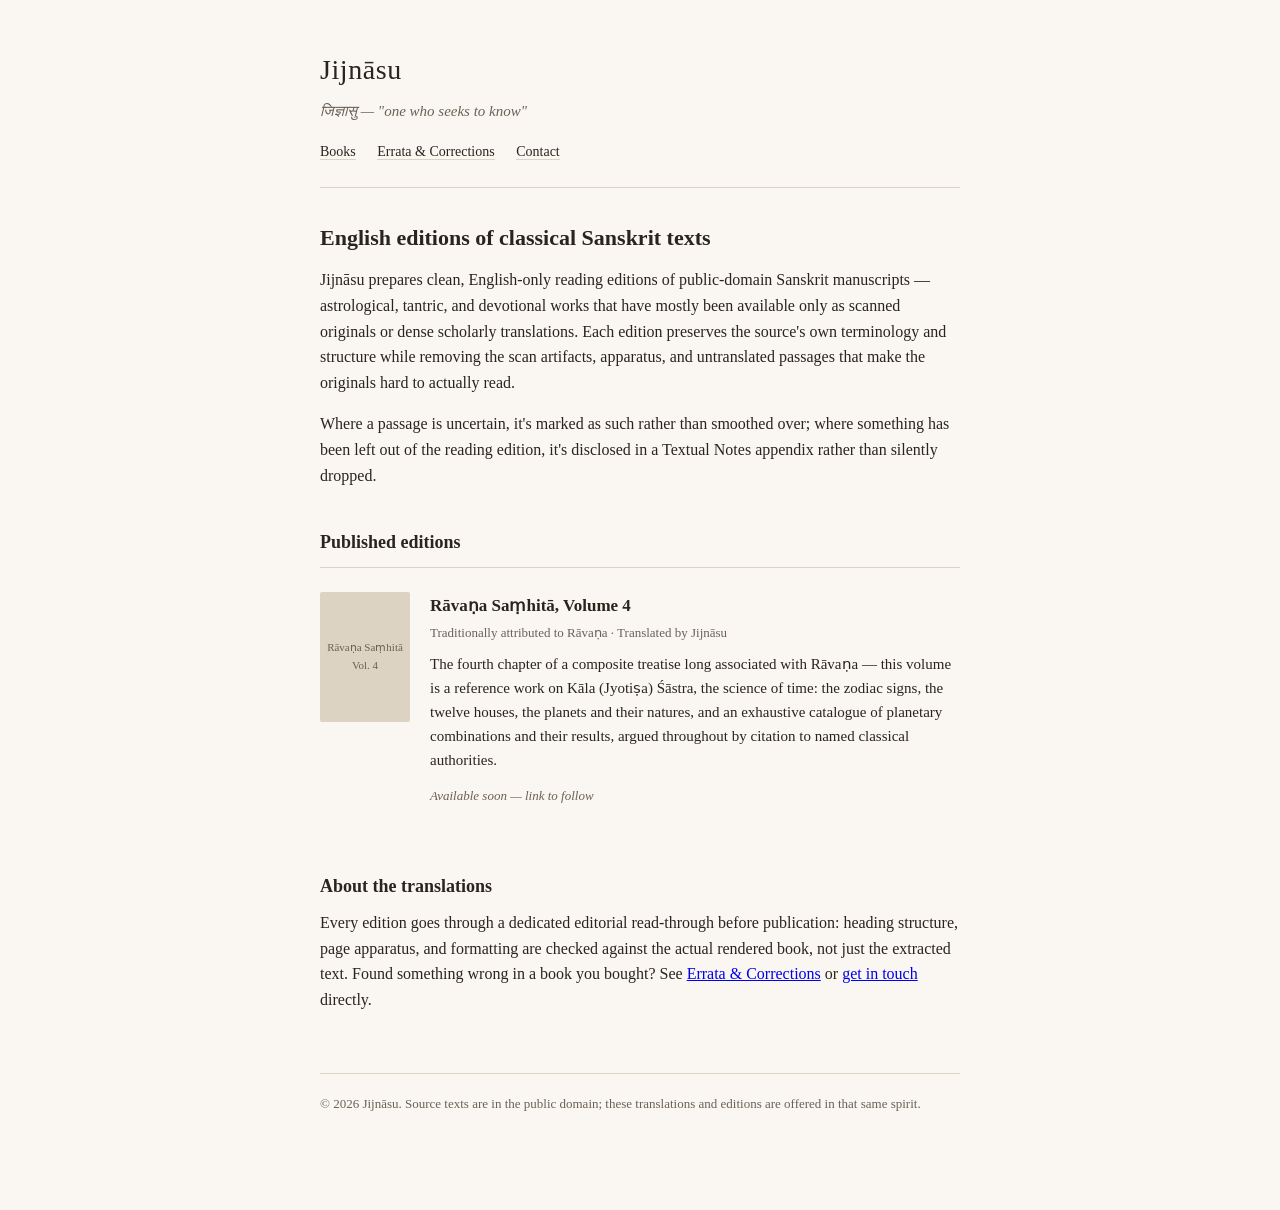
==== index.html @ 804f9791 "Initial site: home, errata, contact Static HTML/CSS, no build step. Home lists published editions (R" ====
<!doctype html>
<html lang="en">
<head>
<meta charset="utf-8">
<meta name="viewport" content="width=device-width, initial-scale=1">
<title>Jijnāsu — English editions of classical Sanskrit texts</title>
<meta name="description" content="Jijnāsu translates and publishes public-domain Sanskrit and Tantric manuscripts as clean, English-only reading editions.">
<link rel="stylesheet" href="style.css">
</head>
<body>
<div class="page">

<header class="site">
  <p class="brand">Jijnāsu</p>
  <p class="tagline">जिज्ञासु — "one who seeks to know"</p>
  <nav class="site">
    <a href="index.html">Books</a>
    <a href="errata.html">Errata &amp; Corrections</a>
    <a href="contact.html">Contact</a>
  </nav>
</header>

<main>
  <h1>English editions of classical Sanskrit texts</h1>
  <p>
    Jijnāsu prepares clean, English-only reading editions of public-domain
    Sanskrit manuscripts — astrological, tantric, and devotional works that
    have mostly been available only as scanned originals or dense scholarly
    translations. Each edition preserves the source's own terminology and
    structure while removing the scan artifacts, apparatus, and untranslated
    passages that make the originals hard to actually read.
  </p>
  <p>
    Where a passage is uncertain, it's marked as such rather than smoothed
    over; where something has been left out of the reading edition, it's
    disclosed in a Textual Notes appendix rather than silently dropped.
  </p>

  <h2>Published editions</h2>

  <div class="book">
    <div class="cover">Rāvaṇa Saṃhitā<br>Vol. 4</div>
    <div class="details">
      <h3>Rāvaṇa Saṃhitā, Volume 4</h3>
      <p class="meta">Traditionally attributed to Rāvaṇa · Translated by Jijnāsu</p>
      <p>
        The fourth chapter of a composite treatise long associated with
        Rāvaṇa — this volume is a reference work on Kāla (Jyotiṣa) Śāstra,
        the science of time: the zodiac signs, the twelve houses, the
        planets and their natures, and an exhaustive catalogue of planetary
        combinations and their results, argued throughout by citation to
        named classical authorities.
      </p>
      <span class="coming-soon">Available soon — link to follow</span>
    </div>
  </div>

  <h2>About the translations</h2>
  <p>
    Every edition goes through a dedicated editorial read-through before
    publication: heading structure, page apparatus, and formatting are
    checked against the actual rendered book, not just the extracted text.
    Found something wrong in a book you bought? See
    <a href="errata.html">Errata &amp; Corrections</a> or
    <a href="contact.html">get in touch</a> directly.
  </p>
</main>

<footer class="site">
  <p>&copy; <span id="year"></span> Jijnāsu. Source texts are in the public domain; these translations and editions are offered in that same spirit.</p>
</footer>

</div>
<script>document.getElementById('year').textContent = new Date().getFullYear();</script>
</body>
</html>
---- style.css ----
:root {
  --bg: #faf7f2;
  --text: #2a241c;
  --muted: #6b6155;
  --accent: #8a1f2d;
  --rule: #ddd3c2;
  --max-width: 640px;
}

@media (prefers-color-scheme: dark) {
  :root {
    --bg: #1a1712;
    --text: #eae4d8;
    --muted: #a89e8c;
    --accent: #d98a94;
    --rule: #3a352c;
  }
}

* { box-sizing: border-box; }

html { -webkit-text-size-adjust: 100%; }

body {
  margin: 0;
  padding: 0 20px 80px;
  background: var(--bg);
  color: var(--text);
  font-family: Georgia, "Times New Roman", serif;
  line-height: 1.6;
}

.page {
  max-width: var(--max-width);
  margin: 0 auto;
}

header.site {
  padding: 48px 0 24px;
  border-bottom: 1px solid var(--rule);
  margin-bottom: 32px;
}

header.site .brand {
  font-size: 28px;
  letter-spacing: 0.02em;
  margin: 0;
}

header.site .tagline {
  color: var(--muted);
  font-size: 15px;
  margin: 6px 0 0;
  font-style: italic;
}

nav.site {
  margin-top: 18px;
  font-size: 14px;
}

nav.site a {
  color: var(--text);
  text-decoration: none;
  margin-right: 18px;
  border-bottom: 1px solid var(--rule);
}

nav.site a:hover { border-bottom-color: var(--accent); }

h1 { font-size: 22px; margin: 0 0 12px; }
h2 { font-size: 18px; margin: 40px 0 10px; }

p { margin: 0 0 16px; }

.book {
  border-top: 1px solid var(--rule);
  padding: 24px 0;
  display: flex;
  gap: 20px;
  align-items: flex-start;
}

.book:last-child { border-bottom: 1px solid var(--rule); }

.book .cover {
  flex: 0 0 auto;
  width: 90px;
  height: 130px;
  background: var(--rule);
  border-radius: 2px;
  display: flex;
  align-items: center;
  justify-content: center;
  font-size: 11px;
  color: var(--muted);
  text-align: center;
  padding: 6px;
  overflow: hidden;
}

.book .cover img {
  width: 100%;
  height: 100%;
  object-fit: cover;
  border-radius: 2px;
}

.book .details h3 {
  margin: 0 0 4px;
  font-size: 17px;
}

.book .details .meta {
  color: var(--muted);
  font-size: 13px;
  margin: 0 0 8px;
}

.book .details p {
  font-size: 15px;
  margin: 0 0 10px;
}

.buy-link {
  display: inline-block;
  font-size: 13px;
  color: var(--accent);
  text-decoration: none;
  border: 1px solid var(--accent);
  padding: 4px 10px;
  border-radius: 3px;
}

.buy-link:hover { background: var(--accent); color: var(--bg); }

.coming-soon {
  font-size: 13px;
  color: var(--muted);
  font-style: italic;
}

.contact-box {
  border: 1px solid var(--rule);
  border-radius: 4px;
  padding: 20px 24px;
  margin: 20px 0;
}

.contact-box a {
  color: var(--accent);
  font-size: 17px;
}

footer.site {
  margin-top: 60px;
  padding-top: 20px;
  border-top: 1px solid var(--rule);
  color: var(--muted);
  font-size: 13px;
}

footer.site a { color: var(--muted); }
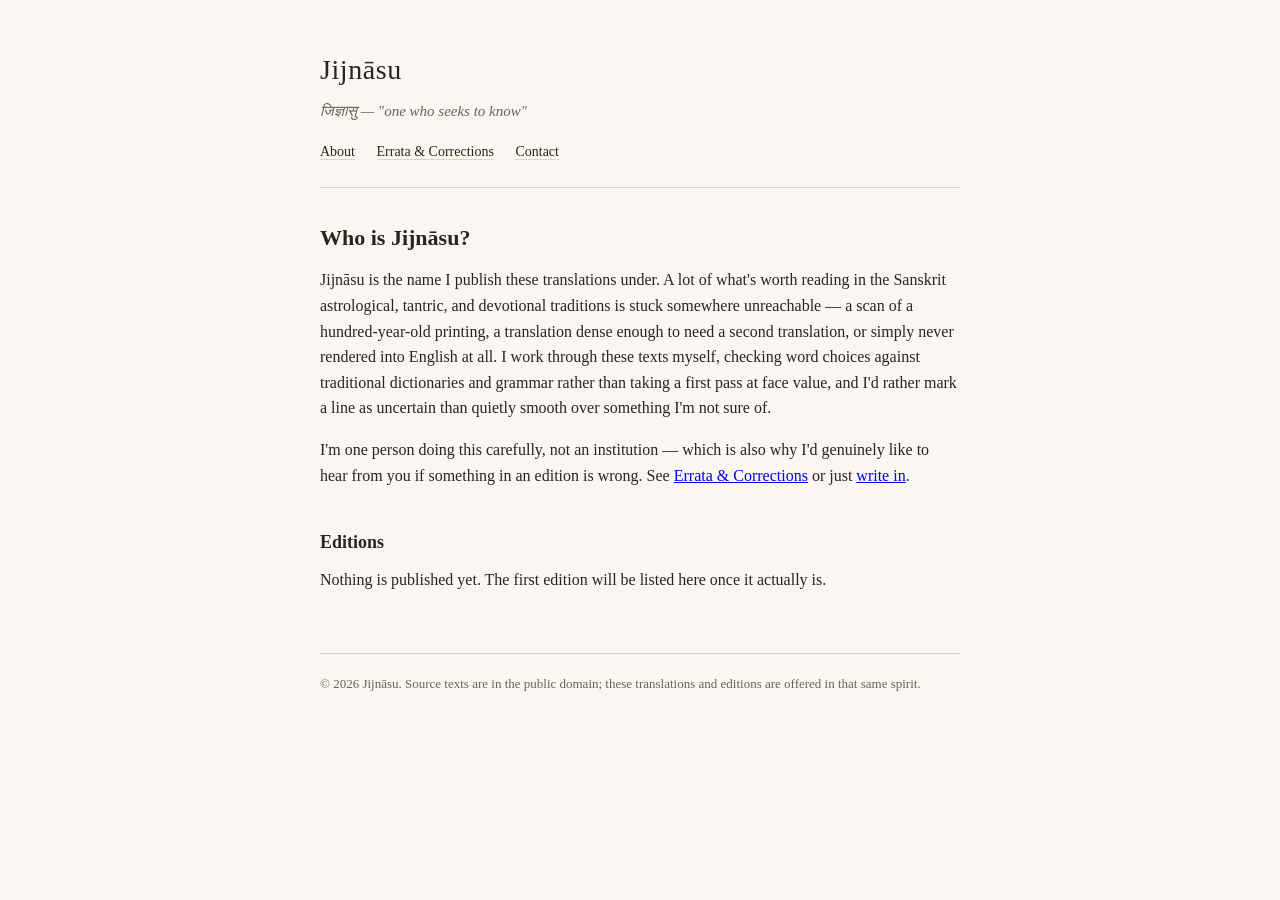
==== commit 5787b588: "Rewrite home page: lead with identity, drop pipeline jargon and placeholder listing Home now opens w" ====
--- a/index.html
+++ b/index.html
@@ -4,7 +4,7 @@
 <meta charset="utf-8">
 <meta name="viewport" content="width=device-width, initial-scale=1">
 <title>Jijnāsu — English editions of classical Sanskrit texts</title>
-<meta name="description" content="Jijnāsu translates and publishes public-domain Sanskrit and Tantric manuscripts as clean, English-only reading editions.">
+<meta name="description" content="Who Jijnāsu is, and why these editions exist.">
 <link rel="stylesheet" href="style.css">
 </head>
 <body>
@@ -14,55 +14,36 @@
   <p class="brand">Jijnāsu</p>
   <p class="tagline">जिज्ञासु — "one who seeks to know"</p>
   <nav class="site">
-    <a href="index.html">Books</a>
+    <a href="index.html">About</a>
     <a href="errata.html">Errata &amp; Corrections</a>
     <a href="contact.html">Contact</a>
   </nav>
 </header>
 
 <main>
-  <h1>English editions of classical Sanskrit texts</h1>
+  <h1>Who is Jijnāsu?</h1>
   <p>
-    Jijnāsu prepares clean, English-only reading editions of public-domain
-    Sanskrit manuscripts — astrological, tantric, and devotional works that
-    have mostly been available only as scanned originals or dense scholarly
-    translations. Each edition preserves the source's own terminology and
-    structure while removing the scan artifacts, apparatus, and untranslated
-    passages that make the originals hard to actually read.
+    Jijnāsu is the name I publish these translations under. A lot of what's
+    worth reading in the Sanskrit astrological, tantric, and devotional
+    traditions is stuck somewhere unreachable — a scan of a hundred-year-old
+    printing, a translation dense enough to need a second translation, or
+    simply never rendered into English at all. I work through these texts
+    myself, checking word choices against traditional dictionaries and
+    grammar rather than taking a first pass at face value, and I'd rather
+    mark a line as uncertain than quietly smooth over something I'm not
+    sure of.
   </p>
   <p>
-    Where a passage is uncertain, it's marked as such rather than smoothed
-    over; where something has been left out of the reading edition, it's
-    disclosed in a Textual Notes appendix rather than silently dropped.
+    I'm one person doing this carefully, not an institution — which is also
+    why I'd genuinely like to hear from you if something in an edition is
+    wrong. See <a href="errata.html">Errata &amp; Corrections</a> or just
+    <a href="contact.html">write in</a>.
   </p>
 
-  <h2>Published editions</h2>
-
-  <div class="book">
-    <div class="cover">Rāvaṇa Saṃhitā<br>Vol. 4</div>
-    <div class="details">
-      <h3>Rāvaṇa Saṃhitā, Volume 4</h3>
-      <p class="meta">Traditionally attributed to Rāvaṇa · Translated by Jijnāsu</p>
-      <p>
-        The fourth chapter of a composite treatise long associated with
-        Rāvaṇa — this volume is a reference work on Kāla (Jyotiṣa) Śāstra,
-        the science of time: the zodiac signs, the twelve houses, the
-        planets and their natures, and an exhaustive catalogue of planetary
-        combinations and their results, argued throughout by citation to
-        named classical authorities.
-      </p>
-      <span class="coming-soon">Available soon — link to follow</span>
-    </div>
-  </div>
-
-  <h2>About the translations</h2>
+  <h2>Editions</h2>
   <p>
-    Every edition goes through a dedicated editorial read-through before
-    publication: heading structure, page apparatus, and formatting are
-    checked against the actual rendered book, not just the extracted text.
-    Found something wrong in a book you bought? See
-    <a href="errata.html">Errata &amp; Corrections</a> or
-    <a href="contact.html">get in touch</a> directly.
+    Nothing is published yet. The first edition will be listed here once
+    it actually is.
   </p>
 </main>
 
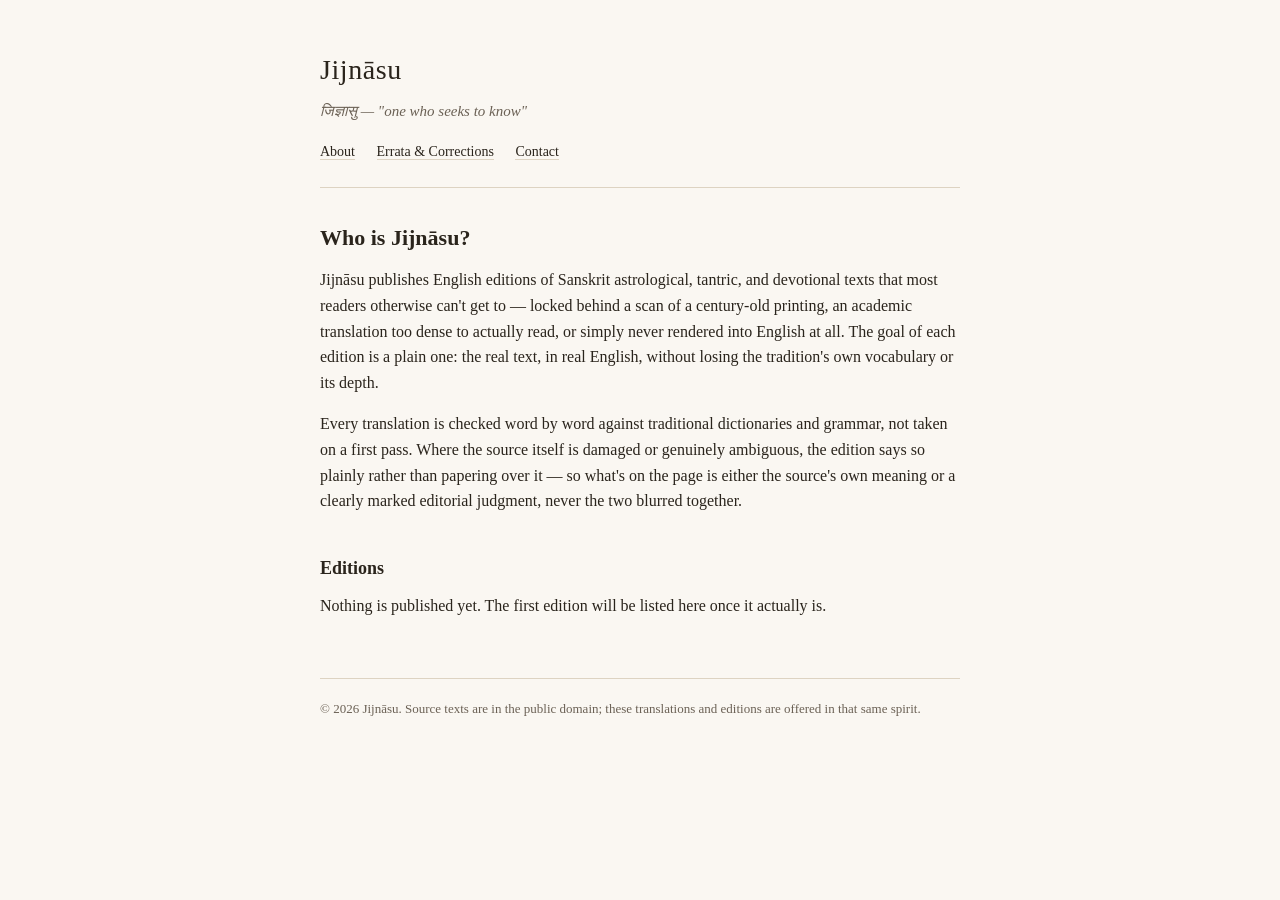
==== commit 1e3f9842: "Rewrite bio copy: confident, not self-deprecating Dropped 'I'm one person doing this, not an institu" ====
--- a/index.html
+++ b/index.html
@@ -23,21 +23,20 @@
 <main>
   <h1>Who is Jijnāsu?</h1>
   <p>
-    Jijnāsu is the name I publish these translations under. A lot of what's
-    worth reading in the Sanskrit astrological, tantric, and devotional
-    traditions is stuck somewhere unreachable — a scan of a hundred-year-old
-    printing, a translation dense enough to need a second translation, or
-    simply never rendered into English at all. I work through these texts
-    myself, checking word choices against traditional dictionaries and
-    grammar rather than taking a first pass at face value, and I'd rather
-    mark a line as uncertain than quietly smooth over something I'm not
-    sure of.
+    Jijnāsu publishes English editions of Sanskrit astrological, tantric,
+    and devotional texts that most readers otherwise can't get to — locked
+    behind a scan of a century-old printing, an academic translation too
+    dense to actually read, or simply never rendered into English at all.
+    The goal of each edition is a plain one: the real text, in real English,
+    without losing the tradition's own vocabulary or its depth.
   </p>
   <p>
-    I'm one person doing this carefully, not an institution — which is also
-    why I'd genuinely like to hear from you if something in an edition is
-    wrong. See <a href="errata.html">Errata &amp; Corrections</a> or just
-    <a href="contact.html">write in</a>.
+    Every translation is checked word by word against traditional
+    dictionaries and grammar, not taken on a first pass. Where the source
+    itself is damaged or genuinely ambiguous, the edition says so plainly
+    rather than papering over it — so what's on the page is either the
+    source's own meaning or a clearly marked editorial judgment, never the
+    two blurred together.
   </p>
 
   <h2>Editions</h2>
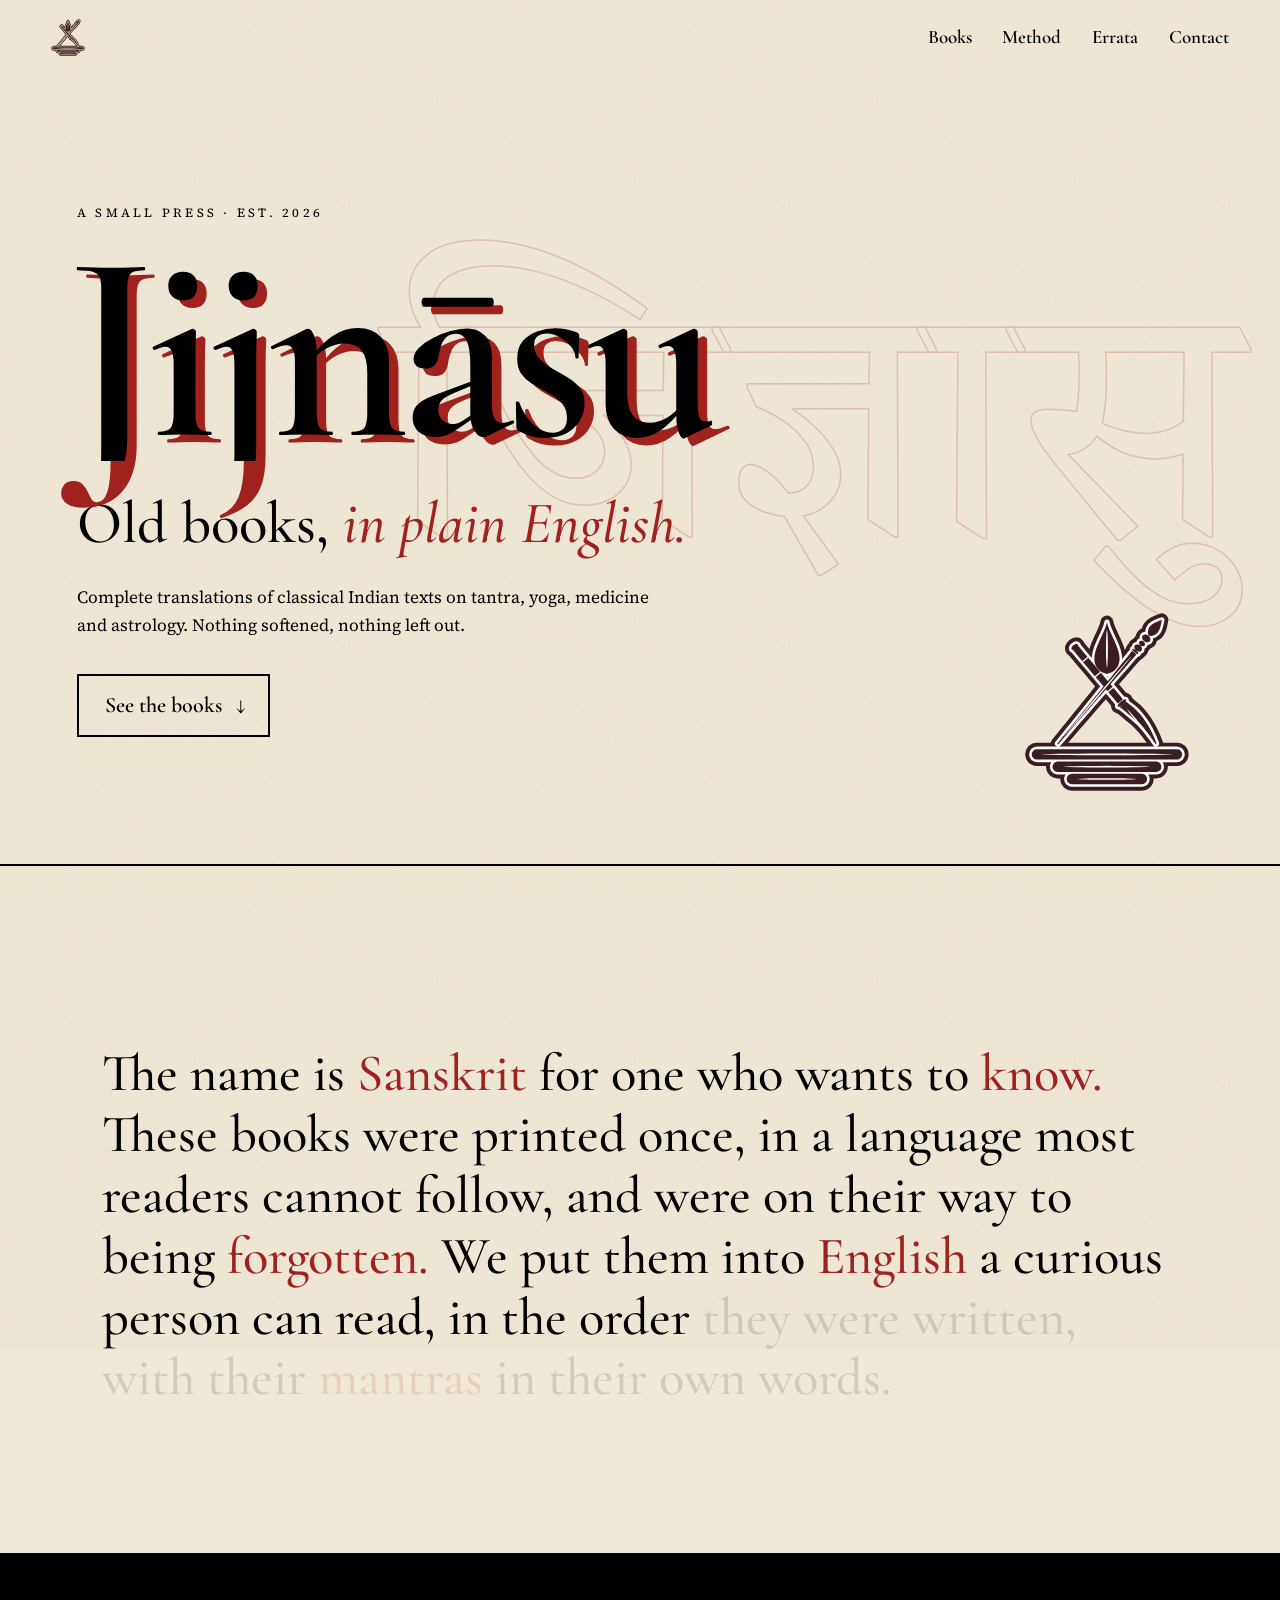
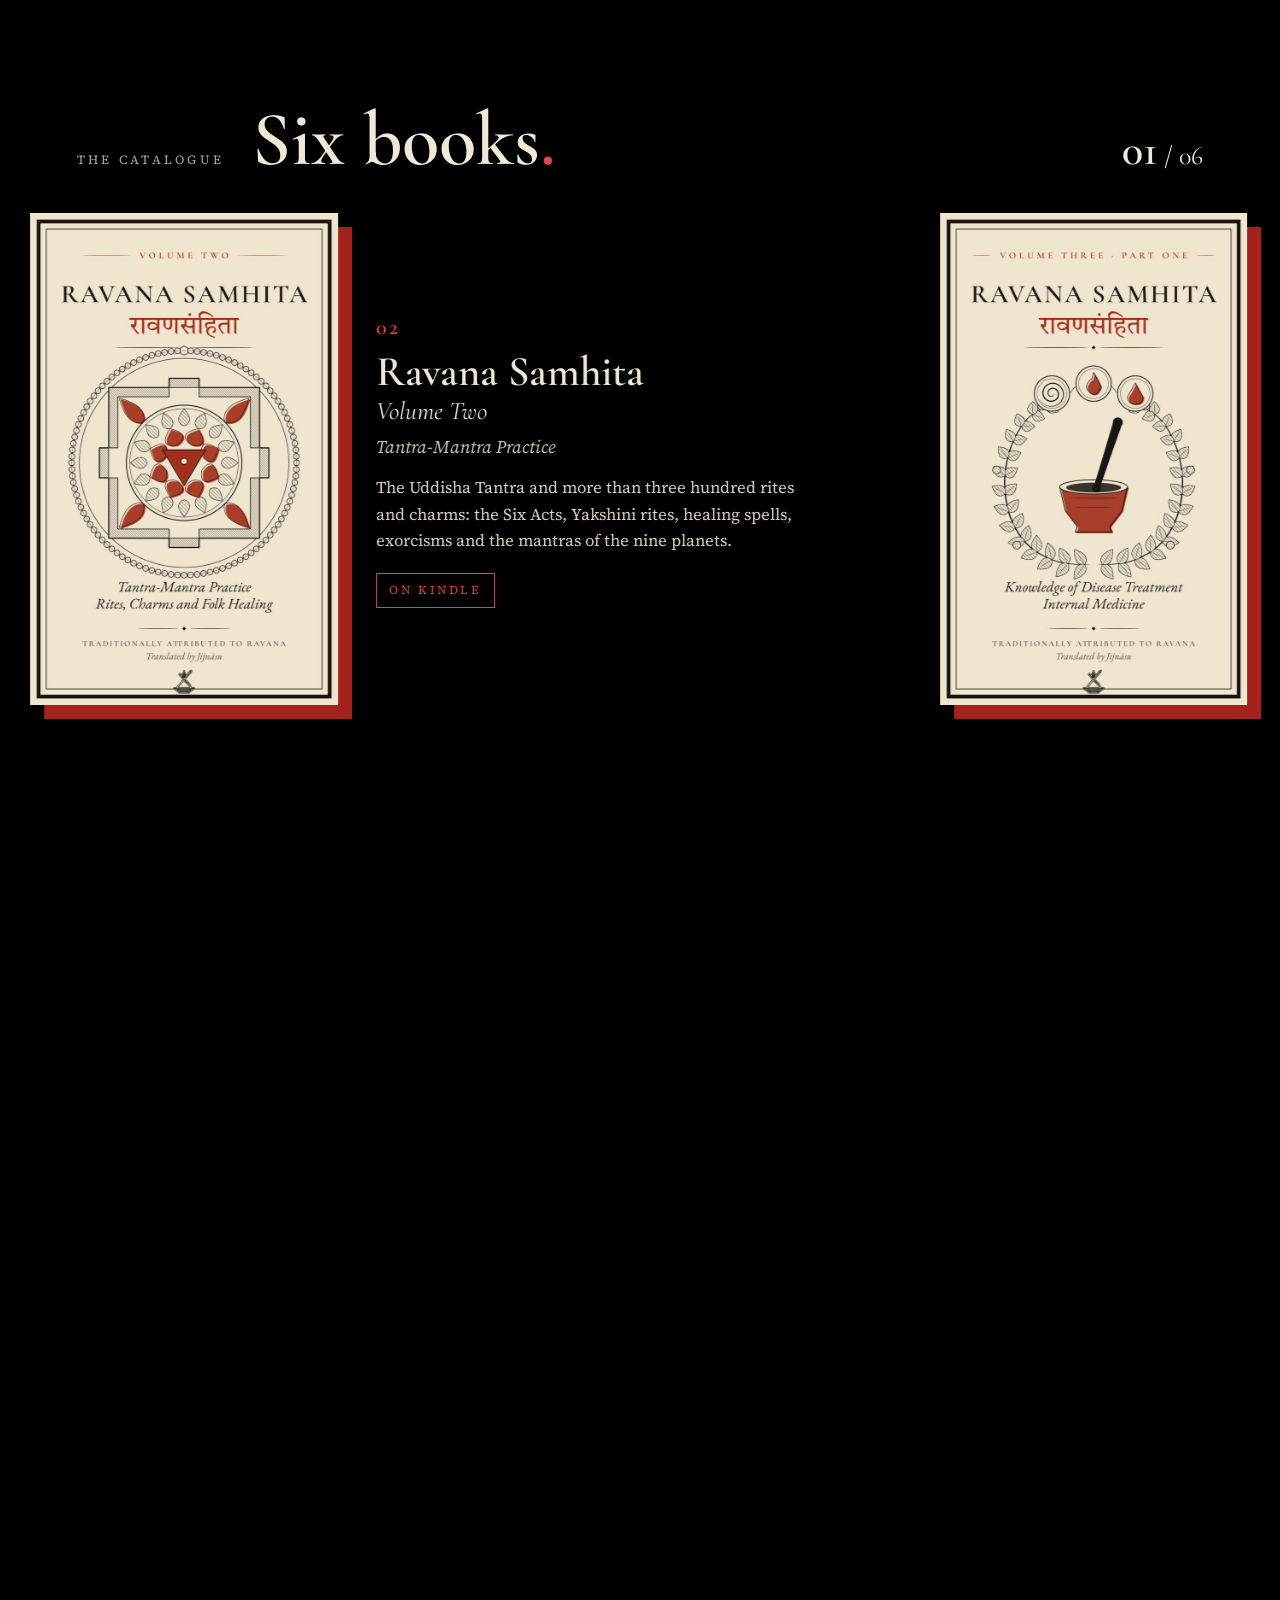
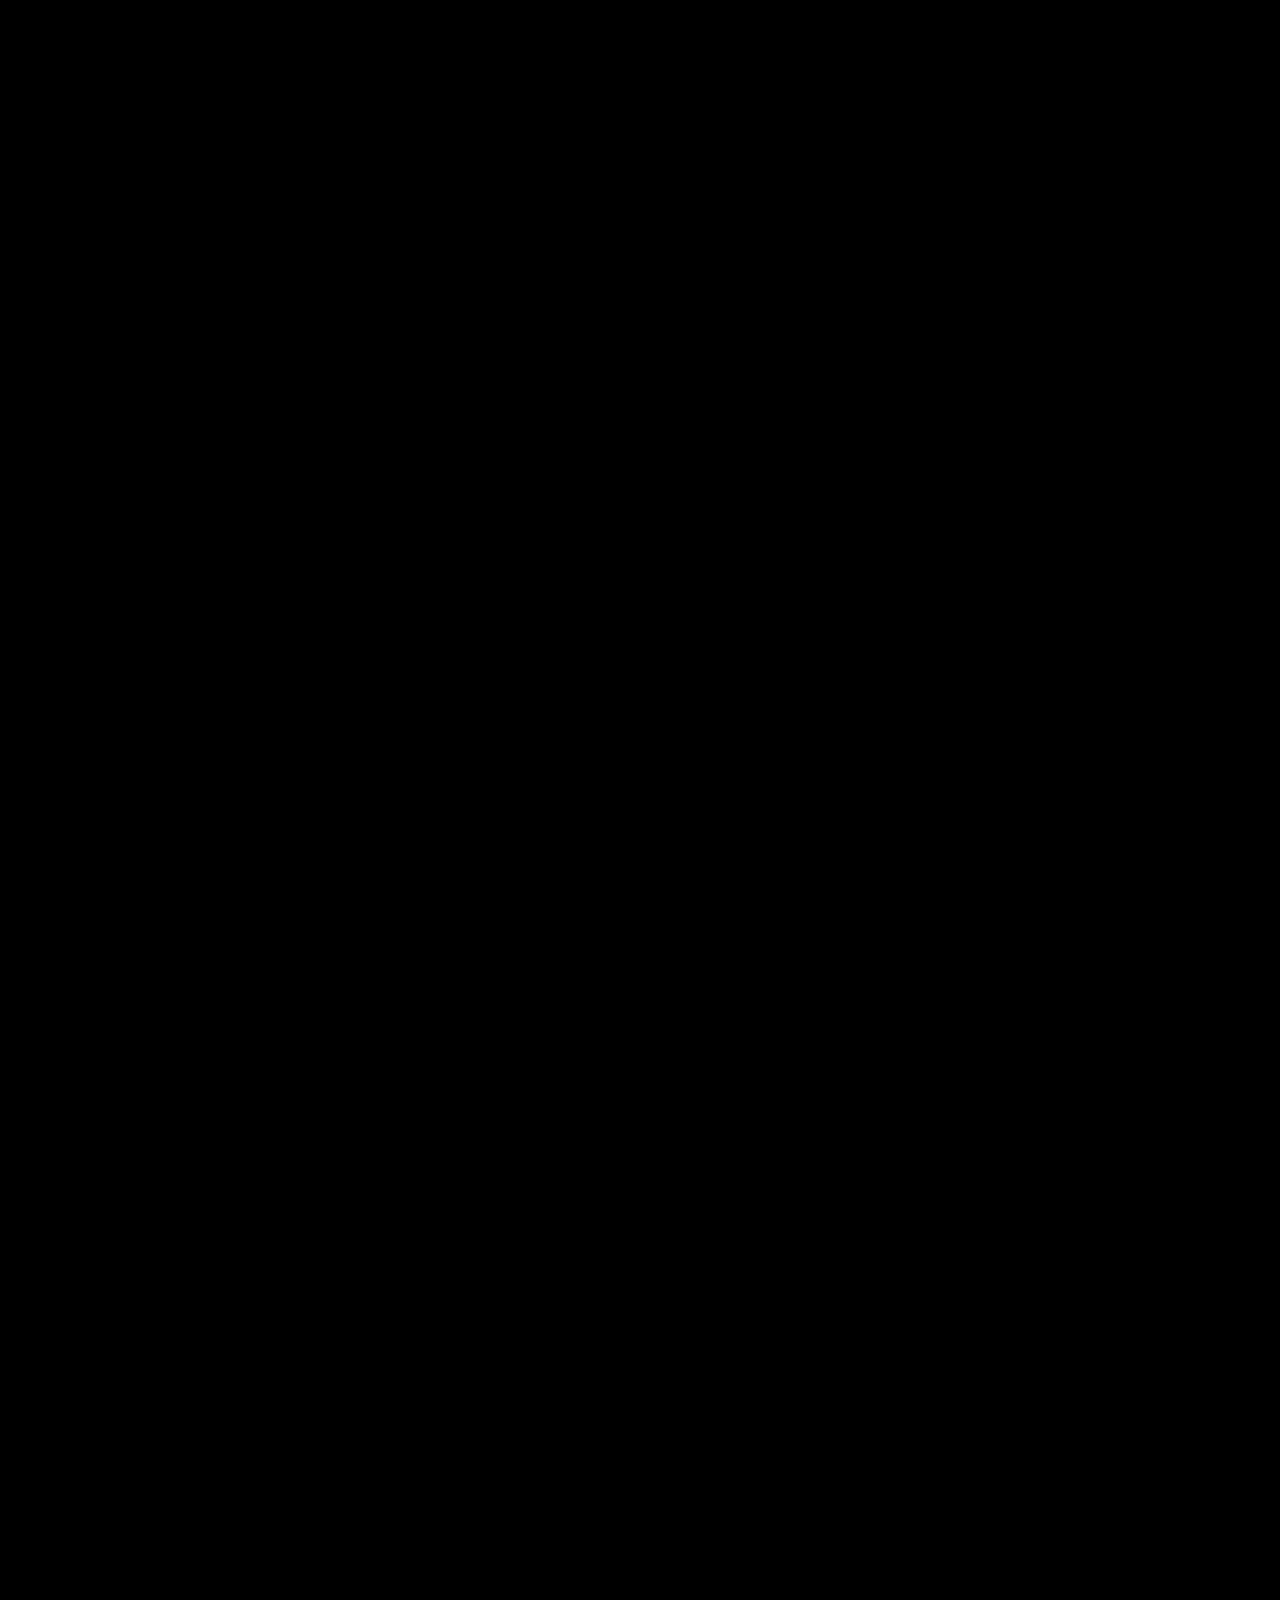
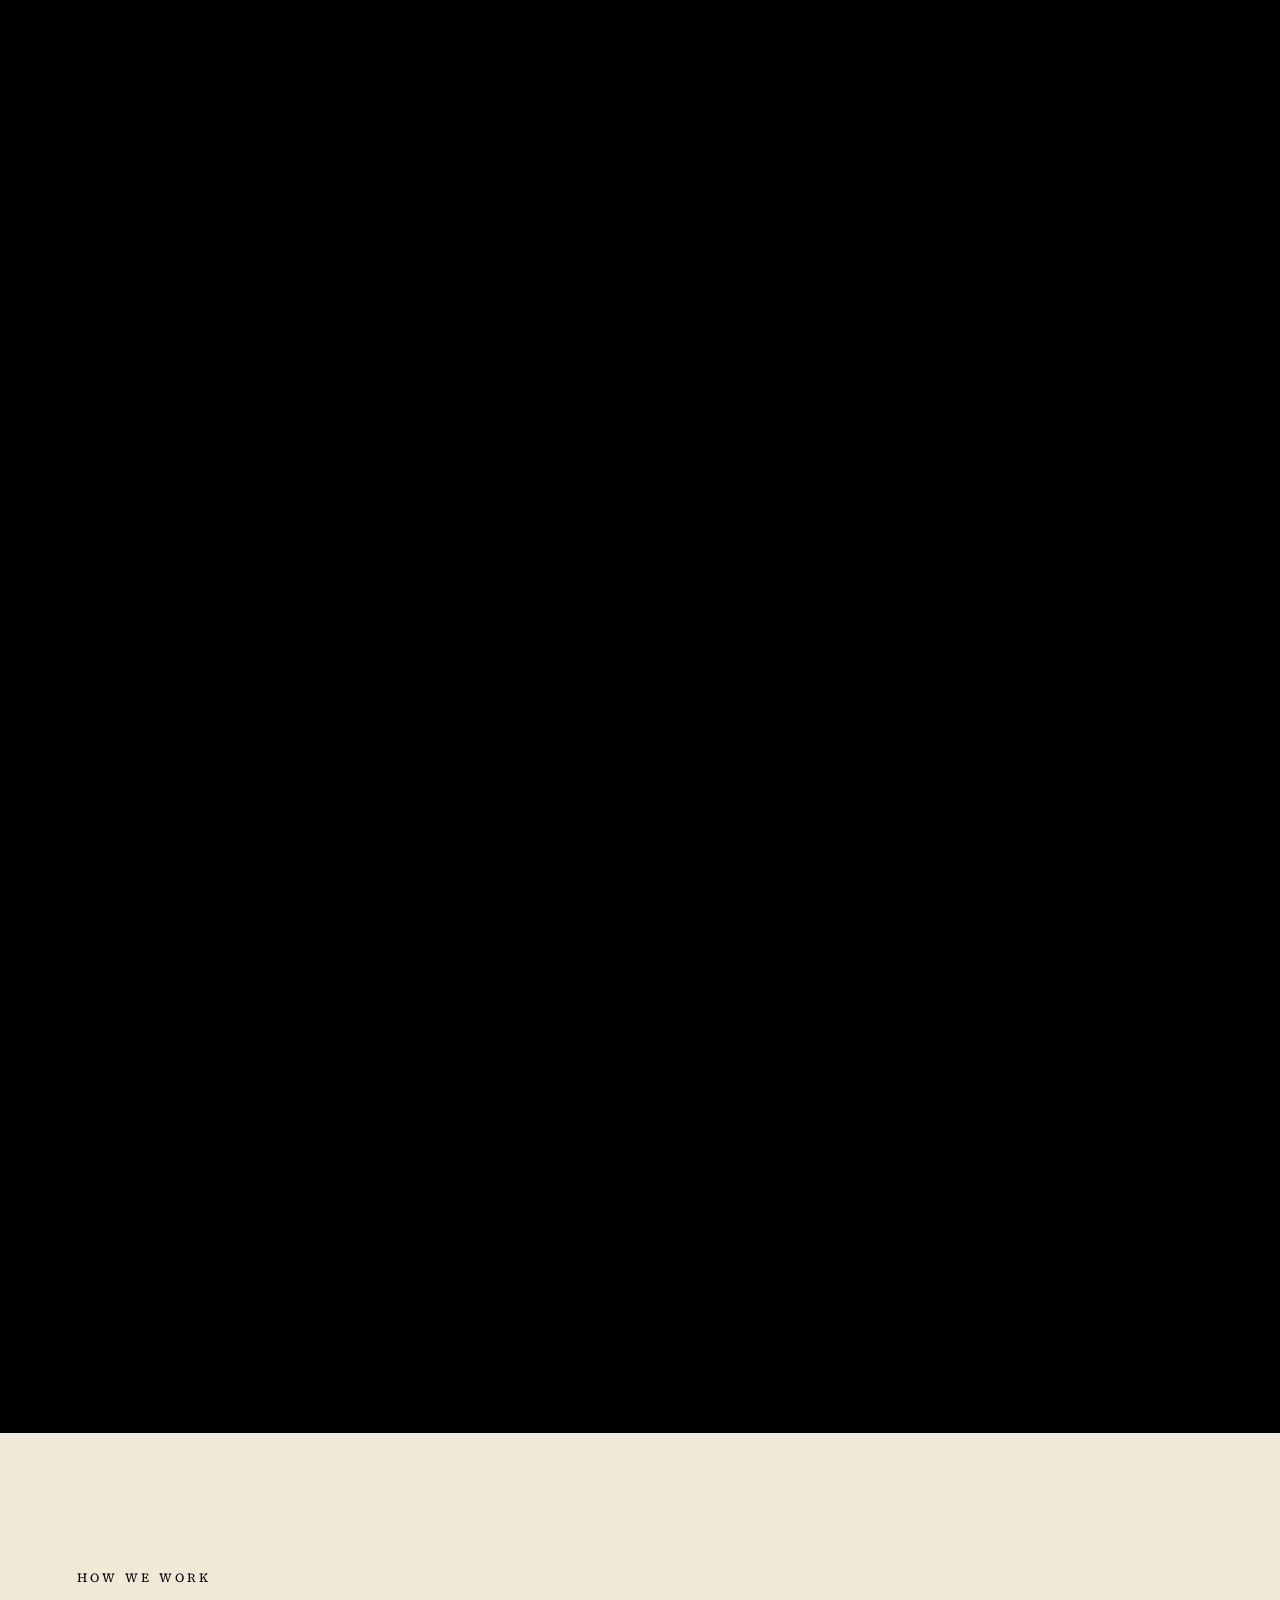
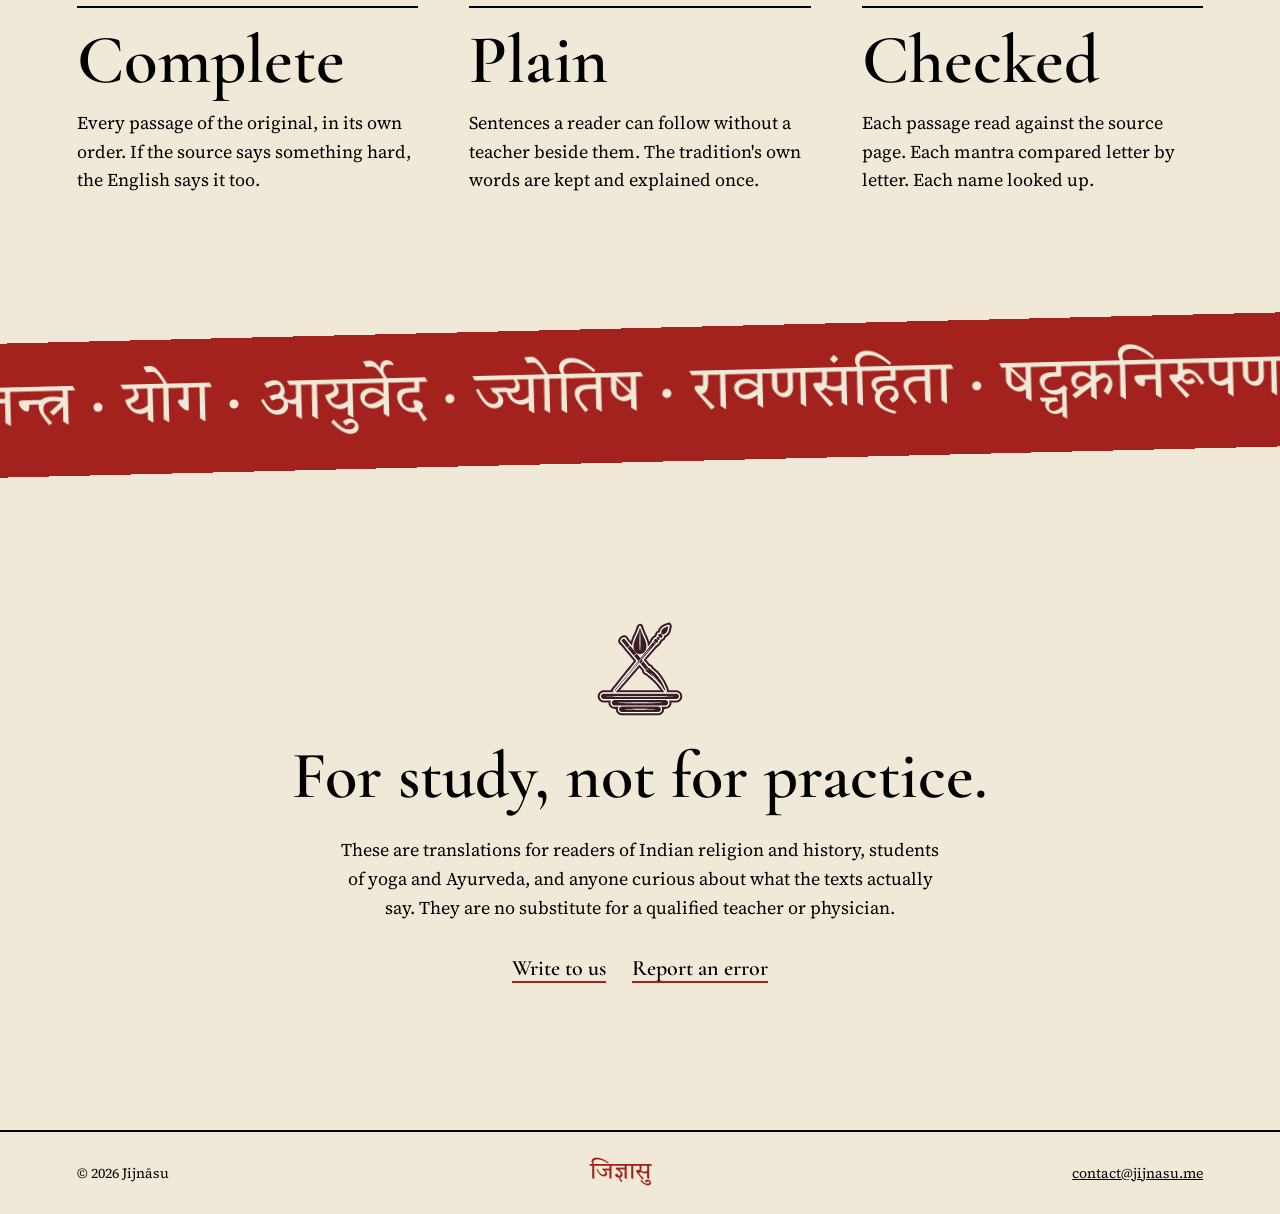
==== commit 2e415a36: "New home page: rubric design, six-book shelf, covers and press mark" ====
--- a/index.html
+++ b/index.html
@@ -3,54 +3,154 @@
 <head>
 <meta charset="utf-8">
 <meta name="viewport" content="width=device-width, initial-scale=1">
-<title>Jijnāsu — English editions of classical Sanskrit texts</title>
-<meta name="description" content="Who Jijnāsu is, and why these editions exist.">
-<link rel="stylesheet" href="style.css">
+<title>Jijnāsu: classical Indian texts in plain English</title>
+<meta name="description" content="Jijnāsu publishes complete, plain-English translations of classical Indian texts: the Ravana Samhita and the Sat Chakra Nirupana.">
+<link rel="icon" href="assets/mark.svg">
+<link rel="preconnect" href="https://fonts.googleapis.com">
+<link rel="preconnect" href="https://fonts.gstatic.com" crossorigin>
+<link href="https://fonts.googleapis.com/css2?family=Cormorant+Garamond:ital,wght@0,400;0,500;0,600;0,700;1,400;1,500&family=Source+Serif+4:ital,opsz,wght@0,8..60,400;0,8..60,600;1,8..60,400&family=Tiro+Devanagari+Sanskrit&display=swap" rel="stylesheet">
+<link rel="stylesheet" href="site.css">
 </head>
 <body>
-<div class="page">
+<div class="grain" aria-hidden="true"></div>
+<div class="progress" aria-hidden="true"><i></i></div>
 
-<header class="site">
-  <p class="brand">Jijnāsu</p>
-  <p class="tagline">जिज्ञासु — "one who seeks to know"</p>
-  <nav class="site">
-    <a href="index.html">About</a>
-    <a href="errata.html">Errata &amp; Corrections</a>
+<header class="top">
+  <a class="top-mark" href="#" aria-label="Jijnāsu, home"><img src="assets/mark.svg" alt=""></a>
+  <nav>
+    <a href="#books">Books</a>
+    <a href="#method">Method</a>
+    <a href="errata.html">Errata</a>
     <a href="contact.html">Contact</a>
   </nav>
 </header>
 
 <main>
-  <h1>Who is Jijnāsu?</h1>
-  <p>
-    Jijnāsu publishes English editions of Sanskrit astrological, tantric,
-    and devotional texts that most readers otherwise can't get to — locked
-    behind a scan of a century-old printing, an academic translation too
-    dense to actually read, or simply never rendered into English at all.
-    The goal of each edition is a plain one: the real text, in real English,
-    without losing the tradition's own vocabulary or its depth.
-  </p>
-  <p>
-    Every translation is checked word by word against traditional
-    dictionaries and grammar, not taken on a first pass. Where the source
-    itself is damaged or genuinely ambiguous, the edition says so plainly
-    rather than papering over it — so what's on the page is either the
-    source's own meaning or a clearly marked editorial judgment, never the
-    two blurred together.
-  </p>
 
-  <h2>Editions</h2>
-  <p>
-    Nothing is published yet. The first edition will be listed here once
-    it actually is.
-  </p>
+<section class="hero">
+  <p class="hero-deva" aria-hidden="true">जिज्ञासु</p>
+  <div class="hero-in">
+    <p class="eyebrow reveal" style="--d:.1s">A small press · est. 2026</p>
+    <h1 class="plate" data-text="Jijnāsu"><span>Jijnāsu</span></h1>
+    <p class="hero-line reveal" style="--d:.9s">Old books, <em>in plain English.</em></p>
+    <p class="hero-sub reveal" style="--d:1.1s">Complete translations of classical Indian texts on tantra, yoga, medicine and astrology. Nothing softened, nothing left out.</p>
+    <a class="cta reveal" style="--d:1.3s" href="#books"><span>See the books</span><i aria-hidden="true">↓</i></a>
+  </div>
+  <img class="hero-mark" src="assets/mark.svg" alt="" aria-hidden="true">
+  <div class="rule-x" aria-hidden="true"></div>
+</section>
+
+<section class="say">
+  <p class="say-text" data-words>The name is Sanskrit for one who wants to know. These books were printed once, in a language most readers cannot follow, and were on their way to being forgotten. We put them into English a curious person can read, in the order they were written, with their mantras in their own words.</p>
+</section>
+
+<section class="shelf" id="books">
+  <div class="shelf-pin">
+    <div class="shelf-head">
+      <p class="eyebrow">The catalogue</p>
+      <h2>Six books<span class="red">.</span></h2>
+      <p class="shelf-count"><b id="idx">01</b><span> / 06</span></p>
+    </div>
+    <div class="track" id="track">
+
+      <article class="book">
+        <a class="cover" href="#" data-tilt><img src="assets/ravan-samhita-1.jpg" alt="Cover of Ravana Samhita, Volume One" loading="lazy"></a>
+        <div class="meta">
+          <p class="num">01</p>
+          <h3>Ravana Samhita <i>Volume One</i></h3>
+          <p class="sub">The Life Story of Ravana</p>
+          <p class="desc">After the war, Rama asks how strong his enemy really was. The sage Agastya answers with Ravana's whole life: his lineage, his boons, his conquests and the curses that followed him.</p>
+          <p class="status live">On Kindle</p>
+        </div>
+      </article>
+
+      <article class="book">
+        <a class="cover" href="#" data-tilt><img src="assets/ravan-samhita-2.jpg" alt="Cover of Ravana Samhita, Volume Two" loading="lazy"></a>
+        <div class="meta">
+          <p class="num">02</p>
+          <h3>Ravana Samhita <i>Volume Two</i></h3>
+          <p class="sub">Tantra-Mantra Practice</p>
+          <p class="desc">The Uddisha Tantra and more than three hundred rites and charms: the Six Acts, Yakshini rites, healing spells, exorcisms and the mantras of the nine planets.</p>
+          <p class="status live">On Kindle</p>
+        </div>
+      </article>
+
+      <article class="book">
+        <a class="cover" href="#" data-tilt><img src="assets/ravan-samhita-3a.jpg" alt="Cover of Ravana Samhita, Volume Three, Part One" loading="lazy"></a>
+        <div class="meta">
+          <p class="num">03</p>
+          <h3>Ravana Samhita <i>Volume Three, Part One</i></h3>
+          <p class="sub">Internal Medicine</p>
+          <p class="desc">A working Ayurvedic formulary. It names each disease, gives its treatment, and lists the medicines one by one, from the fevers to the disorders of the heart.</p>
+          <p class="status">Coming soon</p>
+        </div>
+      </article>
+
+      <article class="book">
+        <a class="cover" href="#" data-tilt><img src="assets/ravan-samhita-3b.jpg" alt="Cover of Ravana Samhita, Volume Three, Part Two" loading="lazy"></a>
+        <div class="meta">
+          <p class="num">04</p>
+          <h3>Ravana Samhita <i>Volume Three, Part Two</i></h3>
+          <p class="sub">Wounds, Skin, Senses, Women and Children</p>
+          <p class="desc">The rest of the physician's art: wounds and fractures, the long run of skin diseases, the eye and ear, childbirth, poisons, and rejuvenation.</p>
+          <p class="status">Coming soon</p>
+        </div>
+      </article>
+
+      <article class="book">
+        <a class="cover" href="#" data-tilt><img src="assets/ravan-samhita-4.jpg" alt="Cover of Ravana Samhita, Volume Four" loading="lazy"></a>
+        <div class="meta">
+          <p class="num">05</p>
+          <h3>Ravana Samhita <i>Volume Four</i></h3>
+          <p class="sub">The Science of Time</p>
+          <p class="desc">A complete reference of Indian astrology: signs, houses and planets, every conjunction, the yogas of kings, and the dashas that time a life.</p>
+          <p class="status">Coming soon</p>
+        </div>
+      </article>
+
+      <article class="book">
+        <a class="cover" href="#" data-tilt><img src="assets/satcakra-nirupanam.jpg" alt="Cover of Sat Chakra Nirupana" loading="lazy"></a>
+        <div class="meta">
+          <p class="num">06</p>
+          <h3>Sat Chakra Nirupana</h3>
+          <p class="sub">The Six Chakras and Kundalini Yoga</p>
+          <p class="desc">The classical source of the six-chakra system. All 55 verses with the traditional commentary, and ten new illustrations of the channels and lotuses.</p>
+          <p class="status">Coming soon</p>
+        </div>
+      </article>
+
+    </div>
+  </div>
+</section>
+
+<section class="method" id="method">
+  <p class="eyebrow">How we work</p>
+  <div class="cols">
+    <div class="col io"><span class="big">Complete</span><p>Every passage of the original, in its own order. If the source says something hard, the English says it too.</p></div>
+    <div class="col io"><span class="big">Plain</span><p>Sentences a reader can follow without a teacher beside them. The tradition's own words are kept and explained once.</p></div>
+    <div class="col io"><span class="big">Checked</span><p>Each passage read against the source page. Each mantra compared letter by letter. Each name looked up.</p></div>
+  </div>
+</section>
+
+<section class="band" aria-hidden="true">
+  <div class="marquee"><span>तन्त्र · योग · आयुर्वेद · ज्योतिष · रावणसंहिता · षट्चक्रनिरूपण · </span><span>तन्त्र · योग · आयुर्वेद · ज्योतिष · रावणसंहिता · षट्चक्रनिरूपण · </span></div>
+</section>
+
+<section class="note io">
+  <img src="assets/mark.svg" alt="">
+  <h2>For study, not for practice.</h2>
+  <p>These are translations for readers of Indian religion and history, students of yoga and Ayurveda, and anyone curious about what the texts actually say. They are no substitute for a qualified teacher or physician.</p>
+  <p class="links"><a href="contact.html">Write to us</a><a href="errata.html">Report an error</a></p>
+</section>
+
 </main>
 
-<footer class="site">
-  <p>&copy; <span id="year"></span> Jijnāsu. Source texts are in the public domain; these translations and editions are offered in that same spirit.</p>
+<footer class="foot">
+  <p>© <span id="year"></span> Jijnāsu</p>
+  <p class="foot-deva">जिज्ञासु</p>
+  <p><a href="mailto:contact@jijnasu.me">contact@jijnasu.me</a></p>
 </footer>
 
-</div>
-<script>document.getElementById('year').textContent = new Date().getFullYear();</script>
+<script src="site.js"></script>
 </body>
 </html>
--- a/site.css
+++ b/site.css
@@ -0,0 +1,139 @@
+/* Jijnāsu: the "rubric" look of the covers. Cream paper, a black key plate, a red plate printed slightly
+   out of register. Motion is the press at work: plates sliding into register, ink arriving. */
+:root {
+  --paper: #f1e9d8;
+  --paper-2: #e9dfc9;
+  --ink: #000;
+  --red: #a3221d;
+  --display: "Cormorant Garamond", "Georgia", serif;
+  --text: "Source Serif 4", "Georgia", serif;
+  --deva: "Tiro Devanagari Sanskrit", serif;
+  --ease: cubic-bezier(.2, .8, .2, 1);
+}
+* { box-sizing: border-box; }
+html { scroll-behavior: smooth; -webkit-text-size-adjust: 100%; }
+body { margin: 0; background: var(--paper); color: var(--ink); font-family: var(--text); font-size: 18px; line-height: 1.6; overflow-x: hidden; }
+::selection { background: var(--red); color: var(--paper); }
+a { color: inherit; }
+img { display: block; max-width: 100%; }
+.red { color: var(--red); }
+
+.grain { position: fixed; inset: -50%; z-index: 50; pointer-events: none; opacity: .11; mix-blend-mode: multiply;
+  background-image: url("data:image/svg+xml,%3Csvg xmlns='http://www.w3.org/2000/svg' width='220' height='220'%3E%3Cfilter id='n'%3E%3CfeTurbulence type='fractalNoise' baseFrequency='.9' numOctaves='2'/%3E%3C/filter%3E%3Crect width='100%25' height='100%25' filter='url(%23n)'/%3E%3C/svg%3E"); }
+.progress { position: fixed; left: 0; top: 0; right: 0; height: 3px; z-index: 60; }
+.progress i { display: block; height: 100%; width: 100%; background: var(--red); transform-origin: 0 50%; transform: scaleX(var(--p, 0)); }
+
+.top { position: fixed; z-index: 40; top: 0; left: 0; right: 0; display: flex; align-items: center; justify-content: space-between;
+  padding: 18px clamp(18px, 4vw, 56px); mix-blend-mode: multiply; }
+.top-mark img { width: 34px; transition: transform .6s var(--ease); }
+.top-mark:hover img { transform: rotate(-8deg) scale(1.08); }
+.top nav { display: flex; gap: clamp(14px, 2.4vw, 34px); font-family: var(--display); font-size: 19px; font-weight: 600; }
+.top nav a { text-decoration: none; position: relative; padding: 4px 0; }
+.top nav a::after { content: ""; position: absolute; left: 0; right: 0; bottom: 0; height: 2px; background: var(--red); transform: scaleX(0); transform-origin: 100% 50%; transition: transform .45s var(--ease); }
+.top nav a:hover::after { transform: scaleX(1); transform-origin: 0 50%; }
+
+.eyebrow { font-family: var(--text); font-size: 12.5px; letter-spacing: .26em; text-transform: uppercase; margin: 0 0 1.4em; }
+
+/* ---------- hero ---------- */
+.hero { min-height: 100svh; position: relative; display: grid; align-items: center; padding: 120px clamp(18px, 6vw, 96px) 80px; overflow: hidden; }
+.hero-in { position: relative; z-index: 2; max-width: 980px; }
+.plate { font-family: var(--display); font-weight: 600; font-size: clamp(88px, 21vw, 330px); line-height: .82; letter-spacing: -.035em; margin: 0 0 .12em -.04em; position: relative; }
+.plate span { position: relative; z-index: 2; display: inline-block; clip-path: inset(0 100% 0 0); animation: ink 1.1s var(--ease) .35s forwards; }
+.plate::before { content: attr(data-text); position: absolute; left: 0; top: 0; z-index: 1; color: var(--red);
+  transform: translate(.11em, .07em); opacity: 0; animation: register 1.5s var(--ease) .15s forwards; }
+@keyframes ink { to { clip-path: inset(0 0 0 0); } }
+@keyframes register { 0% { opacity: 0; transform: translate(.34em, .2em); } 35% { opacity: 1; } 100% { opacity: 1; transform: translate(.035em, .028em); } }
+.hero-line { font-family: var(--display); font-size: clamp(30px, 4.6vw, 64px); line-height: 1.05; margin: 0 0 .5em; font-weight: 500; }
+.hero-line em { color: var(--red); font-style: italic; }
+.hero-sub { max-width: 34em; margin: 0 0 2em; font-size: clamp(16px, 1.35vw, 20px); }
+.cta { display: inline-flex; align-items: center; gap: 14px; text-decoration: none; font-family: var(--display); font-weight: 600; font-size: 22px;
+  border: 2px solid var(--ink); padding: 12px 22px 12px 26px; position: relative; overflow: hidden; transition: color .45s var(--ease); }
+.cta::before { content: ""; position: absolute; inset: 0; background: var(--ink); transform: translateY(101%); transition: transform .5s var(--ease); }
+.cta:hover { color: var(--paper); }
+.cta:hover::before { transform: none; }
+.cta span, .cta i { position: relative; font-style: normal; }
+.cta i { animation: bob 1.8s ease-in-out infinite; }
+@keyframes bob { 50% { transform: translateY(5px); } }
+.hero-deva { position: absolute; right: clamp(8px, 3vw, 48px); top: 50%; z-index: 1; margin: 0; font-family: var(--deva); font-size: clamp(120px, 26vw, 420px);
+  line-height: 1; color: transparent; -webkit-text-stroke: 1.5px var(--red); opacity: .2; transform: translateY(calc(-50% + var(--sy, 0) * -.18px)); white-space: nowrap; pointer-events: none; }
+.hero-mark { position: absolute; right: clamp(18px, 7vw, 120px); bottom: clamp(60px, 12vh, 140px); width: clamp(90px, 13vw, 190px); z-index: 2;
+  transform: translate(calc(var(--mx, 0) * -14px), calc(var(--my, 0) * -14px + var(--sy, 0) * .12px)) rotate(calc(var(--mx, 0) * 3deg)); transition: transform .5s var(--ease);
+  animation: fade 1.2s var(--ease) 1.2s both; }
+.rule-x { position: absolute; left: 0; right: 0; bottom: 34px; height: 2px; background: var(--ink); transform: scaleX(0); transform-origin: 0 50%; animation: draw 1.4s var(--ease) 1.2s forwards; }
+@keyframes draw { to { transform: scaleX(1); } }
+@keyframes fade { from { opacity: 0; } }
+.reveal { opacity: 0; transform: translateY(26px); animation: up .9s var(--ease) var(--d, 0s) forwards; }
+@keyframes up { to { opacity: 1; transform: none; } }
+
+/* ---------- statement ---------- */
+.say { padding: clamp(90px, 16vh, 200px) clamp(18px, 8vw, 150px); }
+.say-text { font-family: var(--display); font-weight: 500; font-size: clamp(28px, 4.1vw, 62px); line-height: 1.16; margin: 0; max-width: 22em; }
+.say-text .w { opacity: .13; transition: opacity .5s linear, color .5s linear; }
+.say-text .w.on { opacity: 1; }
+.say-text .w.hot { color: var(--red); }
+
+/* ---------- shelf: vertical scroll drives a horizontal track ---------- */
+.shelf { height: 520vh; position: relative; background: var(--ink); color: var(--paper); }
+.shelf-pin { position: sticky; top: 0; height: 100svh; overflow: hidden; display: flex; flex-direction: column; justify-content: center; }
+.shelf-head { display: flex; align-items: baseline; gap: 28px; padding: 0 clamp(18px, 6vw, 96px); margin-bottom: clamp(14px, 3vh, 36px); }
+.shelf-head h2 { font-family: var(--display); font-weight: 600; font-size: clamp(40px, 6vw, 92px); line-height: 1; margin: 0; flex: 1; }
+.shelf-head .eyebrow { margin: 0; color: var(--paper); opacity: .7; }
+.shelf-head .red, .book .num, .status.live { color: #e2463f; }
+.shelf-count { font-family: var(--display); font-size: 26px; margin: 0; }
+.shelf-count b { font-weight: 600; font-size: 44px; }
+.track { display: flex; gap: clamp(40px, 7vw, 130px); padding: 0 clamp(18px, 6vw, 96px); will-change: transform; }
+.book { flex: 0 0 auto; display: flex; gap: clamp(20px, 3vw, 48px); align-items: center; width: min(86vw, 820px); }
+.cover { flex: 0 0 auto; width: clamp(170px, 24vw, 330px); perspective: 900px; display: block; }
+.cover img { width: 100%; box-shadow: 14px 14px 0 #a3221d; transform: rotateY(calc(var(--rx, 0) * 1deg)) rotateX(calc(var(--ry, 0) * 1deg)); transition: transform .5s var(--ease), box-shadow .5s var(--ease); }
+.cover:hover img { box-shadow: 22px 22px 0 #a3221d; }
+.book .num { font-family: var(--display); font-size: 22px; font-weight: 600; margin: 0 0 6px; letter-spacing: .08em; }
+.book h3 { font-family: var(--display); font-weight: 600; font-size: clamp(28px, 3.3vw, 50px); line-height: 1; margin: 0 0 8px; }
+.book h3 i { display: block; font-weight: 400; font-size: .6em; margin-top: 6px; }
+.book .sub { font-style: italic; margin: 0 0 14px; opacity: .85; }
+.book .desc { margin: 0 0 18px; font-size: 16.5px; max-width: 26em; opacity: .92; }
+.status { display: inline-block; font-size: 12px; letter-spacing: .22em; text-transform: uppercase; margin: 0; padding: 7px 12px; border: 1.5px solid currentColor; opacity: .75; }
+.status.live { opacity: 1; }
+
+/* ---------- method ---------- */
+.method { padding: clamp(90px, 15vh, 180px) clamp(18px, 6vw, 96px); }
+.cols { display: grid; grid-template-columns: repeat(3, 1fr); gap: clamp(24px, 4vw, 70px); }
+.col { border-top: 2px solid var(--ink); padding-top: 18px; }
+.col .big { font-family: var(--display); font-weight: 600; font-size: clamp(40px, 5.4vw, 84px); line-height: 1; display: block; margin-bottom: 14px; position: relative; }
+.col:hover .big { color: var(--red); transition: color .4s; }
+.col p { margin: 0; max-width: 22em; }
+.io { opacity: 0; transform: translateY(40px); transition: opacity 1s var(--ease), transform 1s var(--ease); transition-delay: var(--d, 0s); }
+.io.in { opacity: 1; transform: none; }
+.cols .col:nth-child(2) { --d: .12s; } .cols .col:nth-child(3) { --d: .24s; }
+
+/* ---------- band ---------- */
+.band { background: var(--red); color: var(--paper); overflow: hidden; padding: 18px 0; transform: rotate(-1.4deg) scale(1.03); }
+.marquee { display: flex; width: max-content; animation: slide 38s linear infinite; font-family: var(--deva); font-size: clamp(30px, 4.6vw, 66px); white-space: nowrap; }
+@keyframes slide { to { transform: translateX(-50%); } }
+
+/* ---------- note + footer ---------- */
+.note { text-align: center; padding: clamp(100px, 18vh, 220px) 22px clamp(70px, 12vh, 140px); }
+.note img { width: 86px; margin: 0 auto 26px; }
+.note h2 { font-family: var(--display); font-weight: 600; font-size: clamp(36px, 5.2vw, 76px); line-height: 1.02; margin: 0 0 .4em; }
+.note p { max-width: 34em; margin: 0 auto 1.6em; }
+.links { display: flex; gap: 26px; justify-content: center; font-family: var(--display); font-weight: 600; font-size: 22px; }
+.links a { text-decoration-color: var(--red); text-underline-offset: 6px; text-decoration-thickness: 2px; }
+.foot { display: flex; justify-content: space-between; align-items: center; gap: 16px; padding: 22px clamp(18px, 6vw, 96px); border-top: 2px solid var(--ink); font-size: 14px; }
+.foot p { margin: 0; }
+.foot-deva { font-family: var(--deva); font-size: 24px; color: var(--red); }
+
+@media (max-width: 820px) {
+  .top nav a:nth-child(2), .top nav a:nth-child(3) { display: none; }
+  .hero-mark { position: static; margin-top: 34px; }
+  .shelf { height: auto; }
+  .shelf-pin { position: static; height: auto; padding: 80px 0; }
+  .track { flex-direction: column; transform: none !important; gap: 70px; }
+  .book { flex-direction: column; align-items: flex-start; width: auto; }
+  .cover { width: min(64vw, 280px); }
+  .shelf-count { display: none; }
+  .cols { grid-template-columns: 1fr; }
+  .foot { flex-direction: column; }
+}
+@media (prefers-reduced-motion: reduce) {
+  *, *::before, *::after { animation-duration: .01s !important; animation-delay: 0s !important; transition-duration: .01s !important; }
+  .say-text .w { opacity: 1; }
+}
